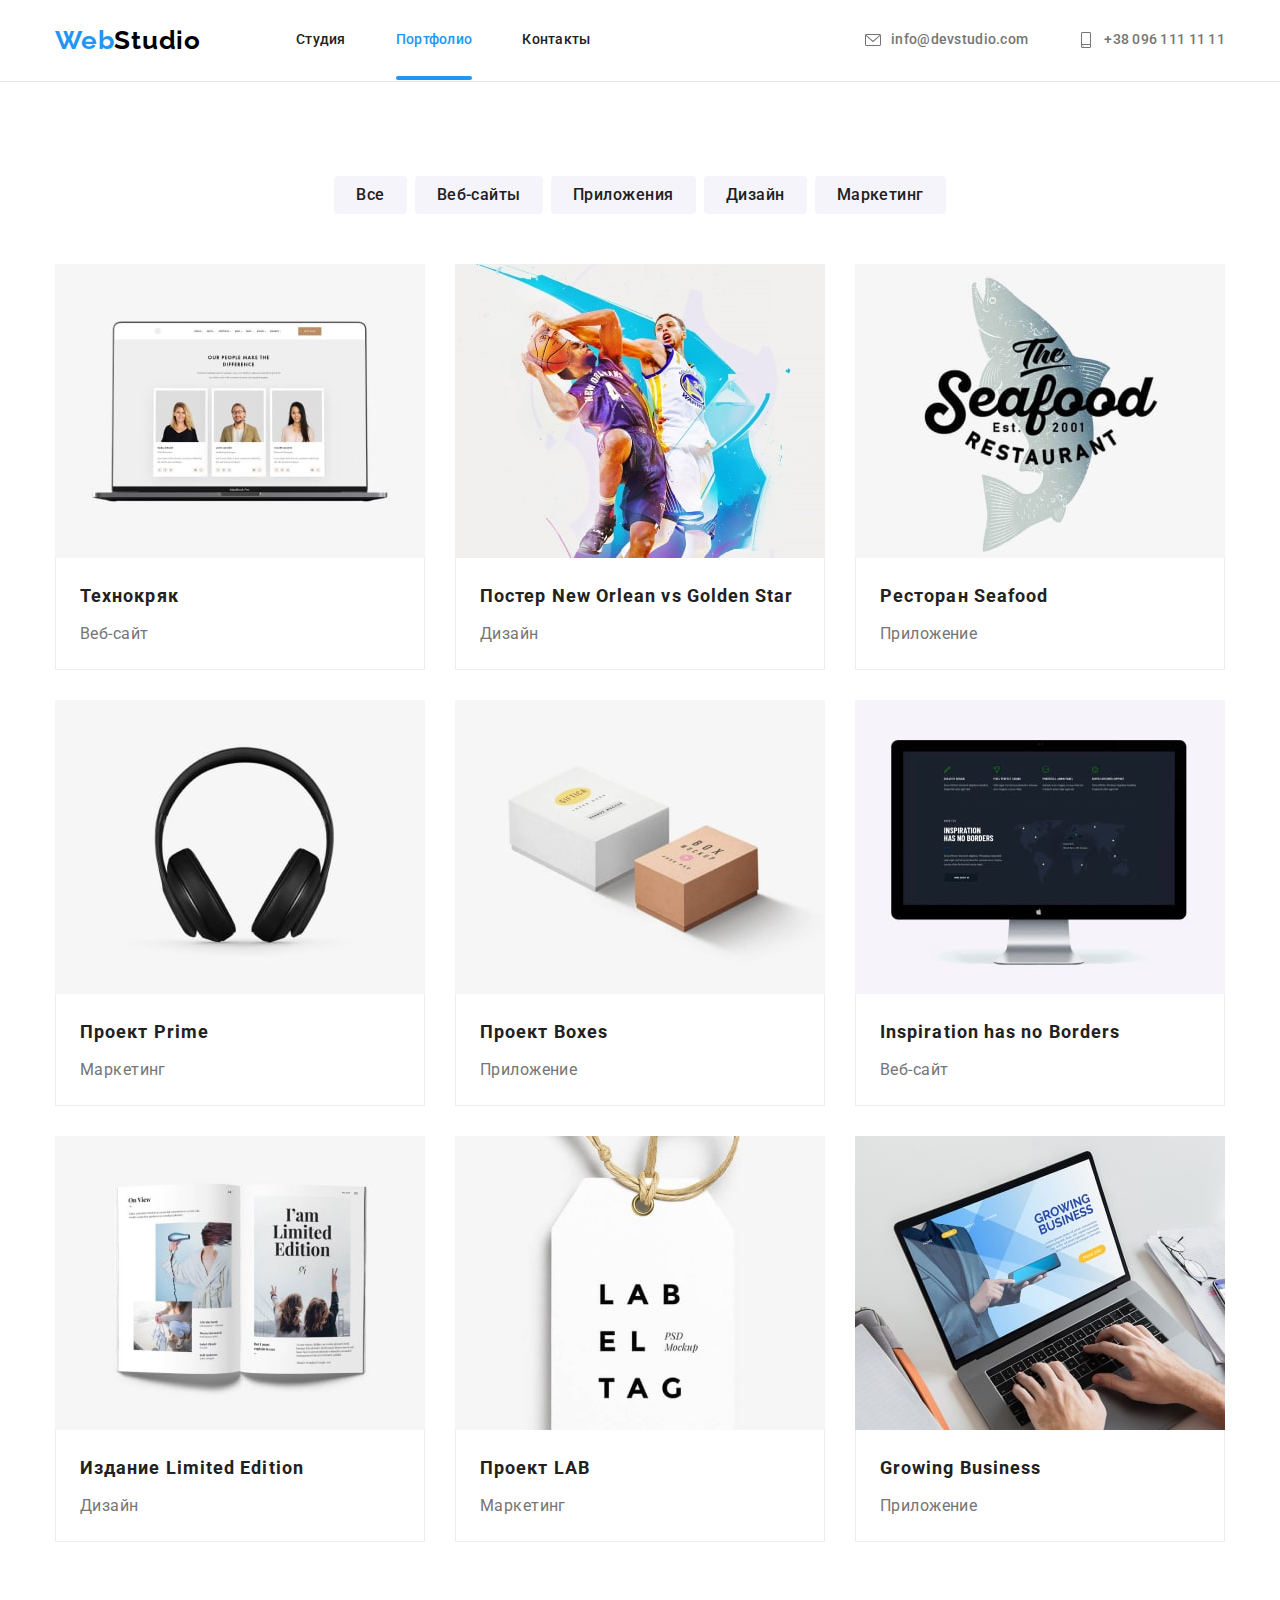
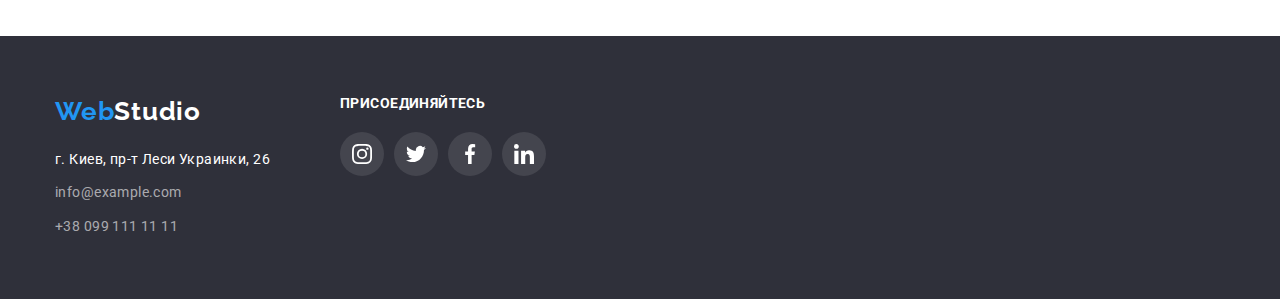
==== portfolio.html @ f326e776 "Добавляет файлы с прошлого проекта" ====
<!DOCTYPE html>
<html lang="ru">
  <head>
    <meta charset="UTF-8" />
    <meta http-equiv="X-UA-Compatible" content="IE=edge" />
    <meta name="viewport" content="width=device-width, initial-scale=1.0" />
    <title>Portfolio</title>
    <link
      rel="stylesheet"
      href="https://cdnjs.cloudflare.com/ajax/libs/modern-normalize/1.1.0/modern-normalize.min.css"
      integrity="sha512-wpPYUAdjBVSE4KJnH1VR1HeZfpl1ub8YT/NKx4PuQ5NmX2tKuGu6U/JRp5y+Y8XG2tV+wKQpNHVUX03MfMFn9Q=="
      crossorigin="anonymous"
      referrerpolicy="no-referrer"
    />
    <link
      rel="stylesheet"
      href="https://cdnjs.cloudflare.com/ajax/libs/modern-normalize/1.1.0/modern-normalize.css"
      integrity="sha512-Y0MM+V6ymRKN2zStTqzQ227DWhhp4Mzdo6gnlRnuaNCbc+YN/ZH0sBCLTM4M0oSy9c9VKiCvd4Jk44aCLrNS5Q=="
      crossorigin="anonymous"
      referrerpolicy="no-referrer"
    />
    <link rel="preconnect" href="https://fonts.googleapis.com" />
    <link rel="preconnect" href="https://fonts.gstatic.com" crossorigin />
    <link
      href="https://fonts.googleapis.com/css2?family=Raleway:wght@700&family=Roboto:wght@400;500;700;900&display=swap"
      rel="stylesheet"
    />
    <link rel="stylesheet" href="./css/style.css" />
  </head>
  <body>
    <header class="header">
      <div class="container">
        <a class="logo link" href="./index.html"
          ><span class="logo-accent">Web</span>Studio</a
        >
        <nav class="header-nav">
          <ul class="header-list list">
            <li class="header-item">
              <a class="header-link link" href="./index.html">Студия</a>
            </li>
            <li class="header-item">
              <a class="header-link link current" href="./portfolio.html"
                >Портфолио</a
              >
            </li>
            <li class="header-item">
              <a class="header-link link" href="#">Контакты</a>
            </li>
          </ul>
        </nav>
        <ul class="contacts-list list">
          <li class="contacts-item">
            <a class="contacts-link link" href="mailto:info@devstudio.com">
              <svg class="contacts-icon">
                <use
                  class="icon-envelope"
                  href="./images/icons.svg#icon-envelope"
                ></use>
              </svg>
              info@devstudio.com</a
            >
          </li>
          <li class="contacts-item">
            <a class="contacts-link link" href="tel:+380961111111">
              <svg class="contacts-icon" width="10">
                <use
                  class="icon-envelope"
                  href="./images/icons.svg#icon-smartphone"
                ></use>
              </svg>
              +38 096 111 11 11
            </a>
          </li>
        </ul>
      </div>
    </header>
    <main>
      <section class="section">
        <div class="container">
          <h1 class="visually-hidden">Контент страницы Портфолио</h1>
          <!-- ФИЛЬТРЫ -->
          <ul class="section-list list">
            <li class="section-item">
              <button class="section-btn btn" type="button">Все</button>
            </li>
            <li class="section-item">
              <button class="section-btn btn" type="button">Веб-сайты</button>
            </li>
            <li class="section-item">
              <button class="section-btn btn" type="button">Приложения</button>
            </li>
            <li class="section-item">
              <button class="section-btn btn" type="button">Дизайн</button>
            </li>
            <li class="section-item">
              <button class="section-btn btn" type="button">Маркетинг</button>
            </li>
          </ul>
          <!-- КАРТОЧКИ -->
          <ul class="portfolio-list list">
            <li class="portfolio-item">
              <a href="" class="portfolio-card link">
                <div class="card-overlay">
                  <img
                    src="./images/portfolio/portfolio-img1-min.jpg"
                    alt="на ноутбуке открыт сайт с карточками работников"
                    width="370"
                    height="294"
                  />
                  <p class="card-overlay-text">
                    Технокряк это современная площадка распространения
                    коронавируса. Компании используют эту платформу для
                    цифрового шпионажа и атак на защищённые сервера конкурентов.
                  </p>
                </div>
                <div class="card-description">
                  <h2 class="portfolio-title">Технокряк</h2>
                  <p class="portfolio-description">Веб-сайт</p>
                </div>
              </a>
            </li>

            <li class="portfolio-item">
              <a href="" class="portfolio-card link">
                <div class="card-overlay">
                  <img
                    src="./images/portfolio/portfolio-img2-min.jpg"
                    alt="два баскетболиста ведут борьбу за мяч"
                    width="370"
                    height="294"
                  />
                  <p class="card-overlay-text">
                    Технокряк это современная площадка распространения
                    коронавируса. Компании используют эту платформу для
                    цифрового шпионажа и атак на защищённые сервера конкурентов.
                  </p>
                </div>
                <div class="card-description">
                  <h2 class="portfolio-title">
                    Постер <span lang="en">New Orlean vs Golden Star</span>
                  </h2>
                  <p class="portfolio-description">Дизайн</p>
                </div>
              </a>
            </li>

            <li class="portfolio-item">
              <a href="" class="portfolio-card link">
                <div class="card-overlay">
                  <img
                    src="./images/portfolio/portfolio-img3-min.jpg"
                    alt="логотип ресторана с рыбой на заднем фоне"
                    width="370"
                    height="294"
                  />
                  <p class="card-overlay-text">
                    Технокряк это современная площадка распространения
                    коронавируса. Компании используют эту платформу для
                    цифрового шпионажа и атак на защищённые сервера конкурентов.
                  </p>
                </div>
                <div class="card-description">
                  <h2 class="portfolio-title">
                    Ресторан <span lang="en">Seafood</span>
                  </h2>
                  <p class="portfolio-description">Приложение</p>
                </div>
              </a>
            </li>

            <li class="portfolio-item">
              <a href="" class="portfolio-card link">
                <div class="card-overlay">
                  <img
                    src="./images/portfolio/portfolio-img4-min.jpg"
                    alt="черные беспроводные накладные наушники "
                    width="370"
                    height="294"
                  />
                  <p class="card-overlay-text">
                    Технокряк это современная площадка распространения
                    коронавируса. Компании используют эту платформу для
                    цифрового шпионажа и атак на защищённые сервера конкурентов.
                  </p>
                </div>
                <div class="card-description">
                  <h2 class="portfolio-title">
                    Проект <span lang="en">Prime</span>
                  </h2>
                  <p class="portfolio-description">Маркетинг</p>
                </div>
              </a>
            </li>

            <li class="portfolio-item">
              <a href="" class="portfolio-card link">
                <div class="card-overlay">
                  <img
                    src="./images/portfolio/portfolio-img5-min.jpg"
                    alt="две коробки лежат перпендикулярно белая и коричневая"
                    width="370"
                    height="294"
                  />
                  <p class="card-overlay-text">
                    Технокряк это современная площадка распространения
                    коронавируса. Компании используют эту платформу для
                    цифрового шпионажа и атак на защищённые сервера конкурентов.
                  </p>
                </div>
                <div class="card-description">
                  <h2 class="portfolio-title">
                    Проект <span lang="en">Boxes</span>
                  </h2>
                  <p class="portfolio-description">Приложение</p>
                </div>
              </a>
            </li>

            <li class="portfolio-item">
              <a href="" class="portfolio-card link">
                <div class="card-overlay">
                  <img
                    src="./images/portfolio/portfolio-img6-min.jpg"
                    alt="на компьютере imac озображена страница сайта с континентами"
                    width="370"
                    height="294"
                  />
                  <p class="card-overlay-text">
                    Технокряк это современная площадка распространения
                    коронавируса. Компании используют эту платформу для
                    цифрового шпионажа и атак на защищённые сервера конкурентов.
                  </p>
                </div>
                <div class="card-description">
                  <h2 class="portfolio-title">
                    <span lang="en">Inspiration has no Borders</span>
                  </h2>
                  <p class="portfolio-description">Веб-сайт</p>
                </div>
              </a>
            </li>

            <li class="portfolio-item">
              <a href="" class="portfolio-card link">
                <div class="card-overlay">
                  <img
                    src="./images/portfolio/portfolio-img7-min.jpg"
                    alt="открытый журнал на левой странице девушка сушит волосы на правой две девушки показывают указательный и средний палец"
                    width="370"
                    height="294"
                  />
                  <p class="card-overlay-text">
                    Технокряк это современная площадка распространения
                    коронавируса. Компании используют эту платформу для
                    цифрового шпионажа и атак на защищённые сервера конкурентов.
                  </p>
                </div>
                <div class="card-description">
                  <h2 class="portfolio-title">
                    Издание <span lang="en">Limited Edition</span>
                  </h2>
                  <p class="portfolio-description">Дизайн</p>
                </div>
              </a>
            </li>

            <li class="portfolio-item">
              <a href="" class="portfolio-card link">
                <div class="card-overlay">
                  <img
                    src="./images/portfolio/portfolio-img8-min.jpg"
                    alt="на белой бирке с коричневой веревкой изображено название проекта"
                    width="370"
                    height="294"
                  />
                  <p class="card-overlay-text">
                    Технокряк это современная площадка распространения
                    коронавируса. Компании используют эту платформу для
                    цифрового шпионажа и атак на защищённые сервера конкурентов.
                  </p>
                </div>
                <div class="card-description">
                  <h2 class="portfolio-title">
                    Проект <span lang="en">LAB</span>
                  </h2>
                  <p class="portfolio-description">Маркетинг</p>
                </div>
              </a>
            </li>

            <li class="portfolio-item">
              <a href="" class="portfolio-card link">
                <div class="card-overlay">
                  <img
                    src="./images/portfolio/portfolio-img9-min.jpg"
                    alt="человек работает за macbook"
                    width="370"
                    height="294"
                  />
                  <p class="card-overlay-text">
                    Технокряк это современная площадка распространения
                    коронавируса. Компании используют эту платформу для
                    цифрового шпионажа и атак на защищённые сервера конкурентов.
                  </p>
                </div>
                <div class="card-description">
                  <h2 class="portfolio-title">
                    <span lang="en">Growing Business</span>
                  </h2>
                  <p class="portfolio-description">Приложение</p>
                </div>
              </a>
            </li>
          </ul>
        </div>
      </section>
    </main>
    <footer class="footer">
      <div class="container">
        <div class="footer-sections">
          <div class="address-section">
            <a class="logo link" href="./index.html"
              ><span class="logo-accent">Web</span>Studio</a
            >
            <address class="footer-address">
              <ul class="footer-list list">
                <li class="footer-item">
                  <a
                    class="footer-link address link"
                    href="https://goo.gl/maps/1FagarzU2wQ8Z3tW7"
                    >г. Киев, пр-т Леси Украинки, 26</a
                  >
                </li>
                <li class="footer-item">
                  <a class="footer-link link" href="mailto:info@example.com"
                    >info@example.com</a
                  >
                </li>
                <li class="footer-item">
                  <a class="footer-link link" href="tel:+380991111111"
                    >+38 099 111 11 11</a
                  >
                </li>
              </ul>
            </address>
          </div>

          <div class="subscribe">
            <p class="subscribe-text">Присоединяйтесь</p>
            <ul class="social-list list">
              <li class="social-item subscribe-item">
                <a href="" class="social-link link">
                  <svg class="social-icon">
                    <use href="./images/icons.svg#icon-instagram"></use>
                  </svg>
                </a>
              </li>
              <li class="social-item subscribe-item">
                <a href="" class="social-link link">
                  <svg class="social-icon">
                    <use href="./images/icons.svg#icon-twitter"></use>
                  </svg>
                </a>
              </li>
              <li class="social-item subscribe-item">
                <a href="" class="social-link link">
                  <svg class="social-icon">
                    <use href="./images/icons.svg#icon-facebook"></use>
                  </svg>
                </a>
              </li>
              <li class="social-item subscribe-item">
                <a href="" class="social-link link">
                  <svg class="social-icon">
                    <use href="./images/icons.svg#icon-linkedin"></use>
                  </svg>
                </a>
              </li>
            </ul>
          </div>
        </div>
      </div>
    </footer>
  </body>
</html>
---- css/style.css ----
:root {
  --main-bg-color: #ffffff;
  --secondary-bg-color: #2f303a;
  --main-text-color: #757575;
  --main-title-color: #212121;
  --accent-color: #2196f3;
  --main-margin: 30px;
}

body {
  background-color: var(--main-bg-color);

  font-family: "Roboto", sans-serif;
  font-style: normal;
  font-weight: 400;
  font-size: 14px;
  line-height: 1.71;
  letter-spacing: 0.03em;
  color: var(--main-text-color);
}

.container {
  margin: 0 auto;
  width: 1200px;
  padding-left: 15px;
  padding-right: 15px;
}

.section {
  padding-top: 94px;
  padding-bottom: 94px;
  width: 100%;
}

h1,
h2,
h3,
h4,
h5,
h6 {
  margin-top: 0;
  margin-bottom: 0;

  color: var(--main-title-color);
  font-weight: 700;
  font-size: 36px;
  line-height: 1.16;
  text-align: center;
}

ul {
  margin-top: 0;
  margin-bottom: 0;
  padding-left: 0;
}

p {
  margin-top: 0;
  margin-bottom: 0;
}

img {
  display: block;
}

.list {
  list-style: none;
}

.link {
  text-decoration: none;
}

.header-link.link.current {
  color: var(--accent-color);
}

.current::after {
  content: "";
  display: block;
  position: absolute;
  bottom: -1px;
  left: 0;

  width: 100%;
  height: 4px;
  border-radius: 2px;

  background-color: var(--accent-color);
}

.visually-hidden {
  position: absolute;
  width: 1px;
  height: 1px;
  margin: -1px;
  padding: 0;
  overflow: hidden;
  border: 0;
  clip: rect(0 0 0 0);
}

/* ------------------------- HEADER -------------------------  */

.header {
  font-weight: 500;
  line-height: 1.14;
  letter-spacing: 0.02em;
  border-bottom: 1px solid #e5e5e5;
}

.header .container {
  display: flex;
  align-items: center;
}

.header-nav {
  margin-left: 95px;
}

.header-list {
  display: flex;
  align-items: center;
}

.header-item:not(:last-child) {
  margin-right: 50px;
}

.header .link {
  position: relative;

  padding-top: 32px;
  padding-bottom: 32px;
}

.header .logo.link {
  padding-top: 25px;
  padding-bottom: 25px;
}

.contacts-list {
  display: flex;
  margin-left: auto;
}

.contacts-item {
  display: flex;
  align-items: center;
}

.contacts-item + .contacts-item {
  margin-left: 50px;
}

.contacts-icon {
  width: 16px;
  height: 16px;
  padding: 0;
  vertical-align: middle;
  margin-right: 10px;

  fill: currentColor;
  transition: fill 250ms cubic-bezier(0.4, 0, 0.2, 1);
}

.contacts-link {
  display: flex;
  align-items: center;

  color: #757575;

  transition: color 250ms cubic-bezier(0.4, 0, 0.2, 1);
}

.logo {
  font-family: Raleway;
  font-weight: 700;
  font-size: 26px;
  line-height: 1.19;
  letter-spacing: 0.03em;
  color: #000000;
}

.logo-accent {
  color: var(--accent-color);
}

.header-link {
  color: #212121;

  transition: color 250ms cubic-bezier(0.4, 0, 0.2, 1);
}

.header-link.link:hover,
.header-link.link:focus {
  color: var(--accent-color);
}

.contacts-link:hover,
.contacts-link:focus {
  color: var(--accent-color);
}

.contacts-item:hover .contacts-icon,
.contacts-item:focus .contacts-icon {
  fill: var(--accent-color);
}

.btn {
  cursor: pointer;
  border-radius: 4px;
}

/* ------------------------- HERO -------------------------  */

.hero {
  max-width: 1600px;
  margin: 0 auto;
  padding-top: 200px;
  padding-bottom: 200px;
  background-color: var(--secondary-bg-color);
  background-image: linear-gradient(
      rgba(47, 48, 58, 0.4),
      rgba(47, 48, 58, 0.4)
    ),
    url("../images/hero-bg.jpg");
  background-position: center;
  background-repeat: no-repeat;
  background-size: cover;
  text-align: center;
}

.hero-title {
  width: 696px;
  margin-left: auto;
  margin-right: auto;

  font-weight: 900;
  font-size: 44px;
  line-height: 1.36;
  letter-spacing: 0.06em;
  text-transform: uppercase;
  color: #ffffff;
}

.hero-btn {
  margin-top: 30px;
  padding: 10px 32px;

  font-weight: bold;
  font-size: 16px;
  line-height: 1.87;
  color: #ffffff;
  border: 0;
  box-shadow: 0px 4px 4px 0 rgba(0, 0, 0, 0.25);

  align-items: center;
  letter-spacing: 0.06em;
  background-color: var(--accent-color);

  transition: background-color 250ms cubic-bezier(0.4, 0, 0.2, 1);
}

.hero-btn:hover,
.hero-btn:focus {
  background-color: #188ce8;
}

/* ------------------------- FEATURES -------------------------  */

.features-list {
  display: flex;
  flex-wrap: wrap;
  margin-left: calc(-1 * var(--main-margin));
  margin-top: calc(-1 * var(--main-margin));
}

.features-item {
  margin-left: var(--main-margin);
  margin-top: var(--main-margin);
  flex-basis: calc((100% - var(--main-margin) * 4) / 4);
}

.features-item:not(:first-child) {
  margin-left: var(--main-margin);
  margin-top: var(--main-margin);
}

.features-thumb {
  display: flex;
  justify-content: center;
  align-items: center;
  height: 120px;

  background-color: #f5f4fa;
}

.features-icons {
  width: 70px;
  height: 70px;
}

.features-title {
  margin-top: 30px;

  text-align: left;
  font-size: 14px;
  line-height: 1.14;
  text-transform: uppercase;
}

.features-text {
  margin-top: 10px;
}

/* ------------------------- WORK -------------------------  */

.work.section {
  padding-top: 0;
}

.work-title {
  margin-bottom: 50px;
  font-size: 36px;
  line-height: 1.16;
}

.work-list {
  display: flex;
  flex-wrap: wrap;

  margin-left: calc(-1 * var(--main-margin));
  margin-top: calc(-1 * var(--main-margin));
}

.work-item {
  position: relative;
  margin-left: var(--main-margin);
  margin-top: var(--main-margin);
  flex-basis: calc((100% - var(--main-margin) * 3) / 3);
}

.work-item:not(:first-child) {
  margin-left: var(--main-margin);
  margin-top: var(--main-margin);
}

.work-overlay {
  display: flex;
  justify-content: center;
  align-items: center;
  position: absolute;
  left: 0;
  bottom: 0;

  width: 100%;
  height: 70px;

  background: rgba(47, 48, 58, 0.8);
}

.features-title.work-text {
  margin: 0;
  color: var(--main-bg-color);
}

/* ------------------------- TEAM -------------------------  */

.team {
  background-color: #f5f4fa;
}

.team-list {
  display: flex;
  margin-top: 50px;
}

.team-item {
  flex-basis: calc((100% - var(--main-margin) * 3) / 4);

  background: #ffffff;
  box-shadow: 0px 1px 3px rgba(0, 0, 0, 0.12), 0px 1px 1px rgba(0, 0, 0, 0.14),
    0px 2px 1px rgba(0, 0, 0, 0.2);
  border-radius: 0px 0px 4px 4px;
}

.team-item:not(:last-child) {
  margin-right: var(--main-margin);
}

.card-content {
  padding: 30px 32px;
}

.team-subtitle {
  font-weight: 500;
  font-size: 16px;
  line-height: 1.19;
}

.team-description {
  font-size: 16px;
  line-height: 1.19;
  text-align: center;
  margin-top: 10px;
}

.social-list {
  display: flex;
  margin-top: 16px;
}

.social-item:not(:last-child) {
  margin-right: 10px;
}

.social-link {
  display: flex;
  width: 44px;
  height: 44px;
  align-items: center;
  justify-content: center;

  border-radius: 50%;

  transition: background-color 250ms cubic-bezier(0.4, 0, 0.2, 1);
}

.social-icon {
  width: 20px;
  height: 20px;

  fill: #afb1b8;

  transition: fill 250ms cubic-bezier(0.4, 0, 0.2, 1);
}

.social-link:hover,
.social-link:focus {
  background-color: var(--accent-color);
}

.social-link:hover .social-icon,
.social-link:focus .social-icon {
  fill: var(--main-bg-color);
}

/* ------------------------- CLIENTS -------------------------  */

.clients-list {
  display: flex;
  margin-top: 50px;
}

.clients-item {
  border: 1px solid #afb1b8;
  border-radius: 4px;

  transition: border-color 250ms cubic-bezier(0.4, 0, 0.2, 1);
}

.clients-item:not(:last-child) {
  margin-right: 30px;
}

.clients-link {
  display: flex;
  width: 168px;
  height: 90px;
  padding: 16px 32px;
}

.icon-clients {
  fill: #afb1b8;

  transition: fill 250ms cubic-bezier(0.4, 0, 0.2, 1);
}

.clients-item:hover,
.clients-item:focus,
.clients-link:hover .icon-clients,
.clients-link:focus .icon-clients {
  border-color: var(--accent-color);
  fill: var(--accent-color);
}

/* ------------------------- FOOTER -------------------------  */

.footer {
  padding-top: 60px;
  padding-bottom: 60px;
  background-color: var(--secondary-bg-color);
}

.footer-sections {
  display: flex;
}

.footer .logo.link {
  color: #ffffff;
}

.footer-address {
  margin-top: 20px;
  font-style: normal;
}

.footer-item .footer-link {
  display: block;
}

.footer-item:not(:last-child) {
  margin-bottom: 10px;
}

.footer-link.address {
  color: #ffffff;
}

.footer-link {
  font-weight: normal;
  font-size: 14px;
  line-height: 1.71;
  letter-spacing: 0.03em;

  color: rgba(255, 255, 255, 0.6);

  transition: color 250ms cubic-bezier(0.4, 0, 0.2, 1);
}

.footer-link.link:hover,
.footer-link.link:focus {
  color: var(--accent-color);
}

/* ------------------------- SUBSCRIBE FOOTER -------------------------  */

.subscribe {
  margin-left: 70px;
}

.subscribe-text {
  font-weight: 700;
  line-height: 1.14;
  text-transform: uppercase;
  color: var(--main-bg-color);
}

.subscribe .social-list {
  margin-top: 20px;
}

.subscribe .social-link {
  background-color: rgba(255, 255, 255, 0.1);
}

.subscribe .social-icon {
  fill: var(--main-bg-color);
}

.subscribe .social-link:hover,
.subscribe .social-link:focus {
  background-color: var(--accent-color);
}

/* ------------------------- --------- -------------------------  */
/* ------------------------- PORTFOLIO -------------------------  */
/* ------------------------- --------- -------------------------  */

.section-list {
  display: flex;
  justify-content: center;
  margin-bottom: 50px;
}

.section-btn {
  padding: 6px 22px;

  font-weight: 500;
  font-size: 16px;
  line-height: 1.62;
  letter-spacing: 0.03em;
  color: #212121;
  background-color: #f5f4fa;
  border-style: none;

  transition: box-shadow 250ms cubic-bezier(0.4, 0, 0.2, 1),
    color 250ms cubic-bezier(0.4, 0, 0.2, 1),
    background-color 250ms cubic-bezier(0.4, 0, 0.2, 1);
}

.section-btn:hover,
.section-btn:focus {
  box-shadow: 0px 3px 1px rgba(0, 0, 0, 0.1), 0px 1px 2px rgba(0, 0, 0, 0.08),
    0px 2px 2px rgba(0, 0, 0, 0.12);
  color: var(--main-bg-color);
  background-color: var(--accent-color);
}

.section-item:not(:last-child) {
  margin-right: 8px;
}

.portfolio-list {
  display: flex;
  flex-wrap: wrap;
  margin-top: calc(-1 * var(--main-margin));
  margin-left: calc(-1 * var(--main-margin));
}

.portfolio-item {
  margin-top: var(--main-margin);
  margin-left: var(--main-margin);
  flex-basis: calc((100% - var(--main-margin) * 3) / 3);

  background: #ffffff;

  transition: box-shadow 250ms cubic-bezier(0.4, 0, 0.2, 1);
}

.portfolio-item:hover,
.portfolio-item:focus {
  box-shadow: 0px 1px 1px rgba(0, 0, 0, 0.12), 0px 4px 4px rgba(0, 0, 0, 0.06),
    1px 4px 6px rgba(0, 0, 0, 0.16);
}

.portfolio-card {
  color: inherit;
  display: block;
}

.card-overlay {
  position: relative;
  overflow: hidden;
}

.card-overlay-text {
  position: absolute;

  width: 100%;
  height: 100%;
  padding: 63px 24px;
  overflow: auto;

  font-size: 18px;
  line-height: 1.56;
  color: #ffffff;
  background-color: rgba(33, 150, 243, 0.9);

  transform: translateY(0);
  transition: transform 250ms cubic-bezier(0.4, 0, 0.2, 1);
}

.portfolio-card:hover .card-overlay-text,
.portfolio-card:focus .card-overlay-text {
  transform: translateY(-100%);
}

.portfolio-list .card-description {
  padding: 20px 24px;
}

.card-description {
  border: 1px solid #eeeeee;
  border-top: 0;
}

.portfolio-title {
  font-size: 18px;
  line-height: 2;
  text-align: left;
  letter-spacing: 0.06em;
}

.portfolio-description {
  margin-top: 5px;

  font-size: 16px;
  line-height: 1.87;
}

/* ------------------------- MODAL -------------------------  */

.backdrop {
  position: fixed;
  top: 0;
  left: 0;

  width: 100vw;
  height: 100vh;

  background-color: rgba(0, 0, 0, 0.1);

  opacity: 1;
  transition: opacity 250ms cubic-bezier(0.4, 0, 0.2, 1);
}

.modal {
  position: absolute;
  top: 50%;
  left: 50%;

  min-width: 528px;
  min-height: 582px;

  background-color: #ffffff;
  box-shadow: 0px 1px 3px rgba(0, 0, 0, 0.12), 0px 1px 1px rgba(0, 0, 0, 0.14),
    0px 2px 1px rgba(0, 0, 0, 0.2);
  border-radius: 4px;

  transform: translate(-50%, -50%) scale(1);
  transition: transform 250ms cubic-bezier(0.4, 0, 0.2, 1);
}

.backdrop.is-hidden {
  pointer-events: none;
  opacity: 0;
  /* visibility: hidden; */
}

.backdrop.is-hidden .modal {
  transform: translate(-50%, -50%) scale(1.1);
}

.modal-close {
  position: absolute;
  top: 8px;
  right: 8px;
  display: flex;
  justify-content: center;
  align-items: center;

  width: 30px;
  height: 30px;
  padding: 0;

  background-color: #fff;
  border: 1px solid rgba(0, 0, 0, 0.1);
  border-radius: 50%;

  cursor: pointer;
}

.modal-close-icon {
  width: 18px;
  height: 18px;
}
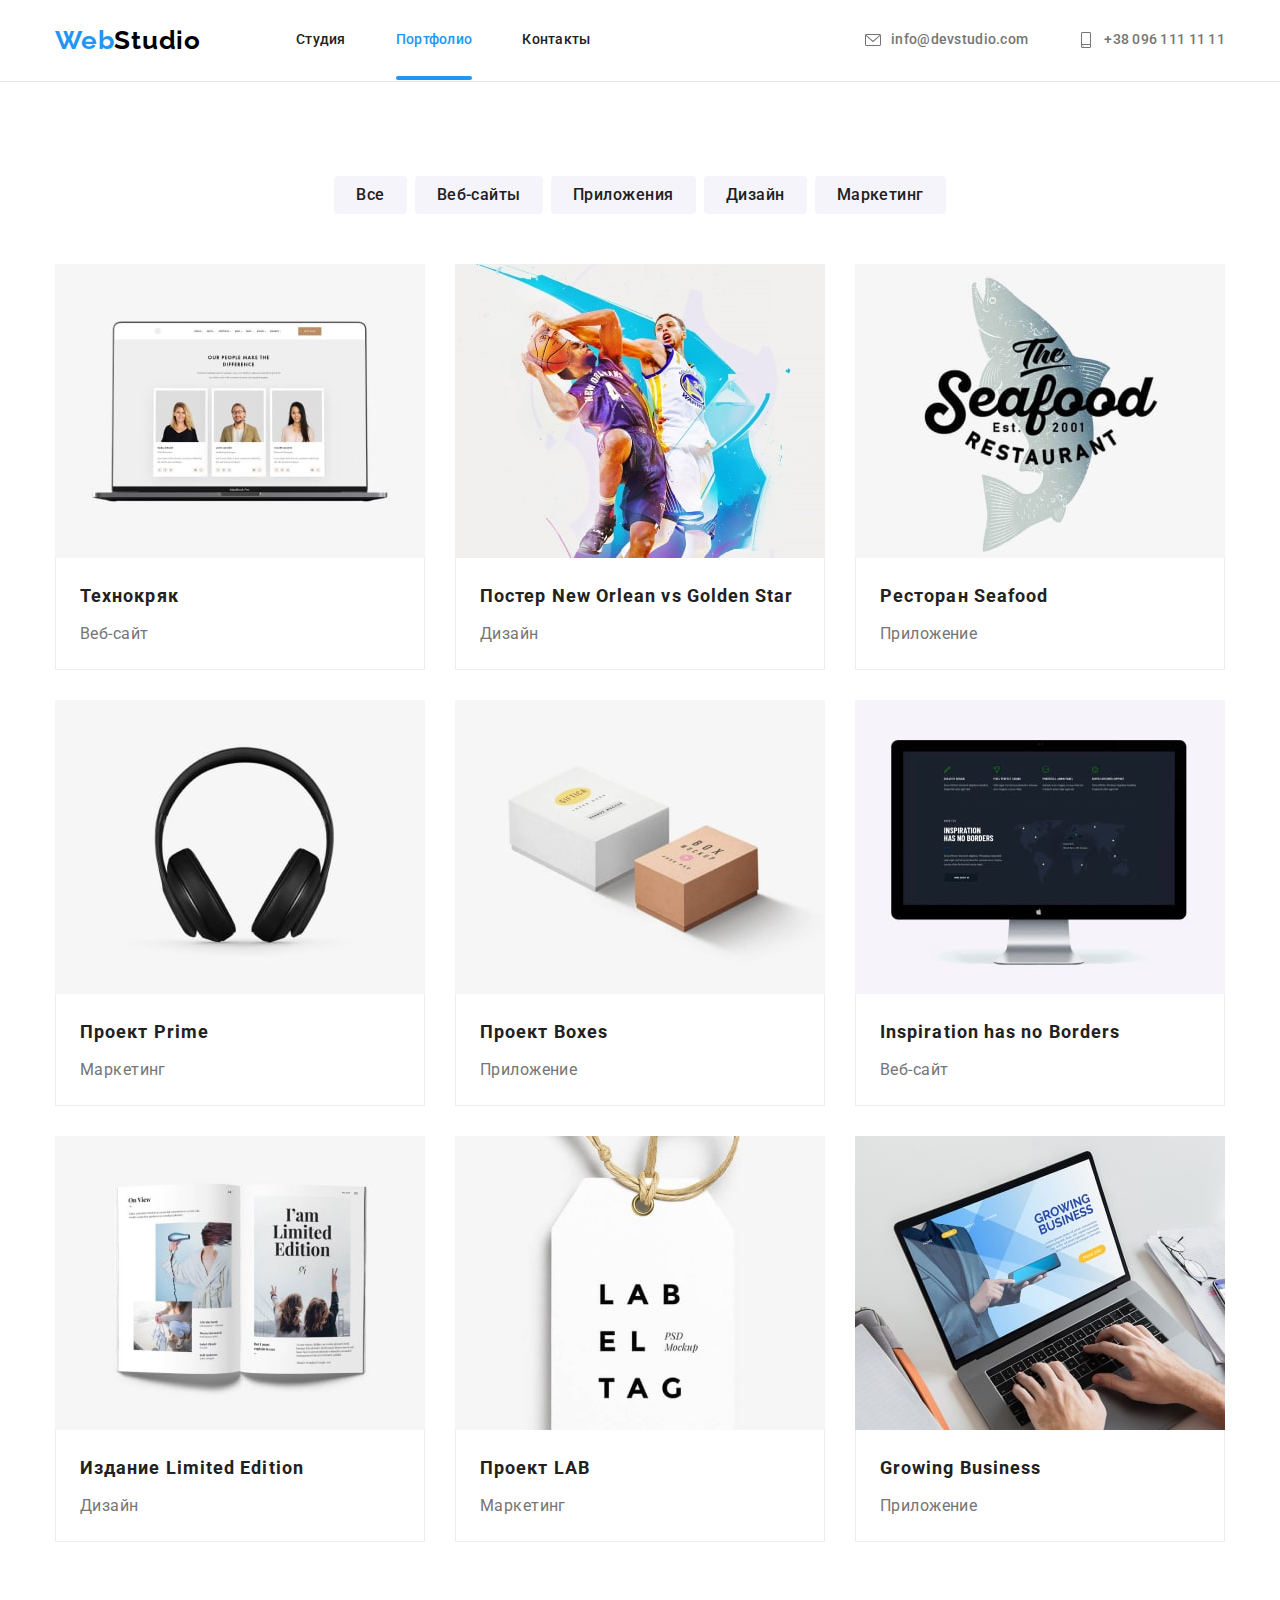
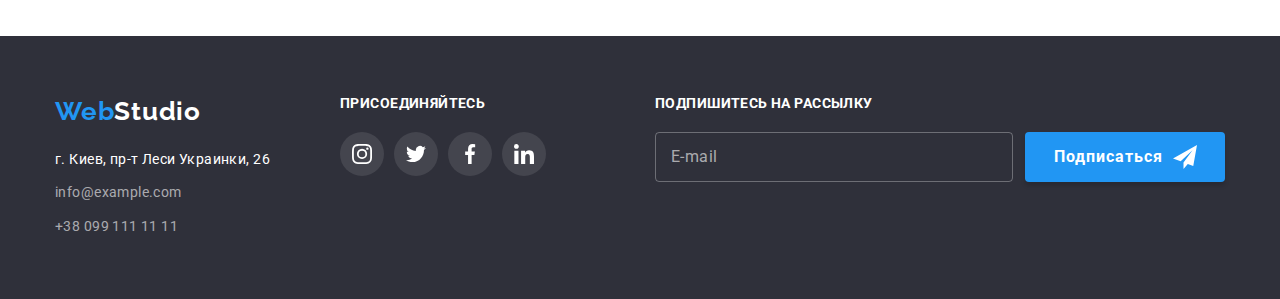
==== commit dbbc8a1a: "Добавляет разметку, и оформление модалки" ====
--- a/portfolio.html
+++ b/portfolio.html
@@ -346,7 +346,7 @@
           </div>
 
           <div class="subscribe">
-            <p class="subscribe-text">Присоединяйтесь</p>
+            <b class="subscribe-text">Присоединяйтесь</b>
             <ul class="social-list list">
               <li class="social-item subscribe-item">
                 <a href="" class="social-link link">
@@ -378,6 +378,24 @@
               </li>
             </ul>
           </div>
+
+          <div class="mailing">
+            <b class="subscribe-text">Подпишитесь на рассылку</b>
+            <form action="" class="mail-form">
+              <input
+                type="email"
+                name="mailing-input"
+                class="mailing-input"
+                placeholder="E-mail"
+              />
+              <button type="submit" class="mailing-button hero-btn btn">
+                Подписаться
+                <svg class="mailing-icon">
+                  <use href="./images/icons.svg#icon-footer-send"></use>
+                </svg>
+              </button>
+            </form>
+          </div>
         </div>
       </div>
     </footer>
--- a/css/style.css
+++ b/css/style.css
@@ -54,7 +54,8 @@
   padding-left: 0;
 }
 
-p {
+p,
+b {
   margin-top: 0;
   margin-bottom: 0;
 }
@@ -253,18 +254,20 @@
   line-height: 1.87;
   color: #ffffff;
   border: 0;
-  box-shadow: 0px 4px 4px 0 rgba(0, 0, 0, 0.25);
+  box-shadow: 0px 4px 4px 0 rgba(0, 0, 0, 0.15);
 
   align-items: center;
   letter-spacing: 0.06em;
   background-color: var(--accent-color);
 
-  transition: background-color 250ms cubic-bezier(0.4, 0, 0.2, 1);
+  transition: background-color 250ms cubic-bezier(0.4, 0, 0.2, 1),
+    box-shadow 250ms cubic-bezier(0.4, 0, 0.2, 1);
 }
 
 .hero-btn:hover,
 .hero-btn:focus {
   background-color: #188ce8;
+  box-shadow: 0px 4px 4px rgba(0, 0, 0, 0.25);
 }
 
 /* ------------------------- FEATURES -------------------------  */
@@ -537,6 +540,8 @@
 /* ------------------------- SUBSCRIBE FOOTER -------------------------  */
 
 .subscribe {
+  display: flex;
+  flex-direction: column;
   margin-left: 70px;
 }
 
@@ -562,6 +567,65 @@
 .subscribe .social-link:hover,
 .subscribe .social-link:focus {
   background-color: var(--accent-color);
+}
+
+/* ------------------------- MAILING FOOTER -------------------------  */
+
+.mailing {
+  display: flex;
+  flex-direction: column;
+  margin-left: auto;
+}
+
+.mail-form {
+  display: flex;
+  margin-top: 20px;
+}
+
+.mailing-input {
+  padding: 14px 15px;
+  width: 358px;
+
+  border: 1px solid rgba(255, 255, 255, 0.3);
+  border-radius: 4px;
+  background-color: transparent;
+
+  font-size: 16px;
+  line-height: 1.25;
+  letter-spacing: 0.03em;
+  color: #ffffff;
+
+  /* transition: border 250ms cubic-bezier(0.4, 0, 0.2, 1); */
+}
+
+/* .mailing-input:hover,
+.mailing-input:focus {
+  border: #ffffff;
+} */
+
+.mailing .mailing-input::placeholder {
+  color: rgba(255, 255, 255, 0.6);
+}
+
+.mailing-button {
+  position: relative;
+  margin: 0;
+  margin-left: 12px;
+  min-width: 200px;
+  padding: 10px;
+  padding-left: 29px;
+  text-align: left;
+}
+
+.mailing-icon {
+  position: absolute;
+  width: 24px;
+  height: 24px;
+  top: 50%;
+  right: 28px;
+  transform: translateY(-50%);
+
+  fill: #ffffff;
 }
 
 /* ------------------------- --------- -------------------------  */
@@ -700,6 +764,7 @@
   position: absolute;
   top: 50%;
   left: 50%;
+  padding: 40px;
 
   min-width: 528px;
   min-height: 582px;
@@ -745,4 +810,133 @@
 .modal-close-icon {
   width: 18px;
   height: 18px;
-}
+
+  transition: fill 250ms cubic-bezier(0.4, 0, 0.2, 1);
+}
+
+.modal-close:hover .modal-close-icon {
+  fill: var(--accent-color);
+}
+
+.modal-close:focus .modal-close-icon {
+  fill: var(--accent-color);
+}
+
+.modal-title {
+  display: block;
+  margin-bottom: 12px;
+
+  font-size: 20px;
+  line-height: 1.15;
+  text-align: center;
+  color: #212121;
+}
+
+.modal-field {
+  display: flex;
+  flex-direction: column;
+  margin-bottom: 10px;
+}
+
+.input-label {
+  font-size: 12px;
+  line-height: calc(14 / 12);
+  margin-bottom: 4px;
+
+  letter-spacing: 0.01em;
+}
+
+.input-box {
+  position: relative;
+}
+
+.input-field {
+  width: 100%;
+  padding: 10px;
+  padding-left: 41px;
+
+  border: 1px solid rgba(33, 33, 33, 0.2);
+  border-radius: 4px;
+
+  transition: border 250ms cubic-bezier(0.4, 0, 0.2, 1);
+}
+
+.modal-icon-field {
+  position: absolute;
+  top: 50%;
+  left: 14px;
+  transform: translateY(-50%);
+
+  transition: fill 250ms cubic-bezier(0.4, 0, 0.2, 1);
+}
+
+.input-field:focus {
+  border-color: var(--accent-color);
+  outline: none;
+}
+
+.input-field:focus + .modal-icon-field {
+  fill: var(--accent-color);
+}
+
+.textarea-field {
+  padding-top: 12px;
+  padding-left: 16px;
+  min-height: 120px;
+
+  resize: none;
+}
+
+.textarea-field::placeholder {
+  letter-spacing: 0.01em;
+  color: rgba(117, 117, 117, 0.5);
+}
+
+.accept-field {
+  display: flex;
+  justify-content: center;
+  margin-top: 20px;
+}
+
+.custom-checkbox {
+  display: flex;
+  justify-content: center;
+  align-items: center;
+
+  width: 15px;
+  height: 15px;
+  margin-right: 7px;
+
+  border: 2px solid #212121;
+  border-radius: 2px;
+
+  transition: border 250ms cubic-bezier(0.4, 0, 0.2, 1);
+}
+
+/* .custom-checkbox:focus {
+  border: 2px solid #212121;
+  border-radius: 2px;
+} */
+
+.accept-label {
+  display: flex;
+  align-items: center;
+}
+
+.default-checkbox:checked + .accept-label > .custom-checkbox {
+  background-color: var(--accent-color);
+  border: transparent;
+}
+
+.accept-link {
+  text-decoration-line: underline;
+  color: var(--accent-color);
+}
+
+.modal-btn {
+  display: block;
+  margin-left: auto;
+  margin-right: auto;
+  padding-left: 55px;
+  padding-right: 55px;
+}
